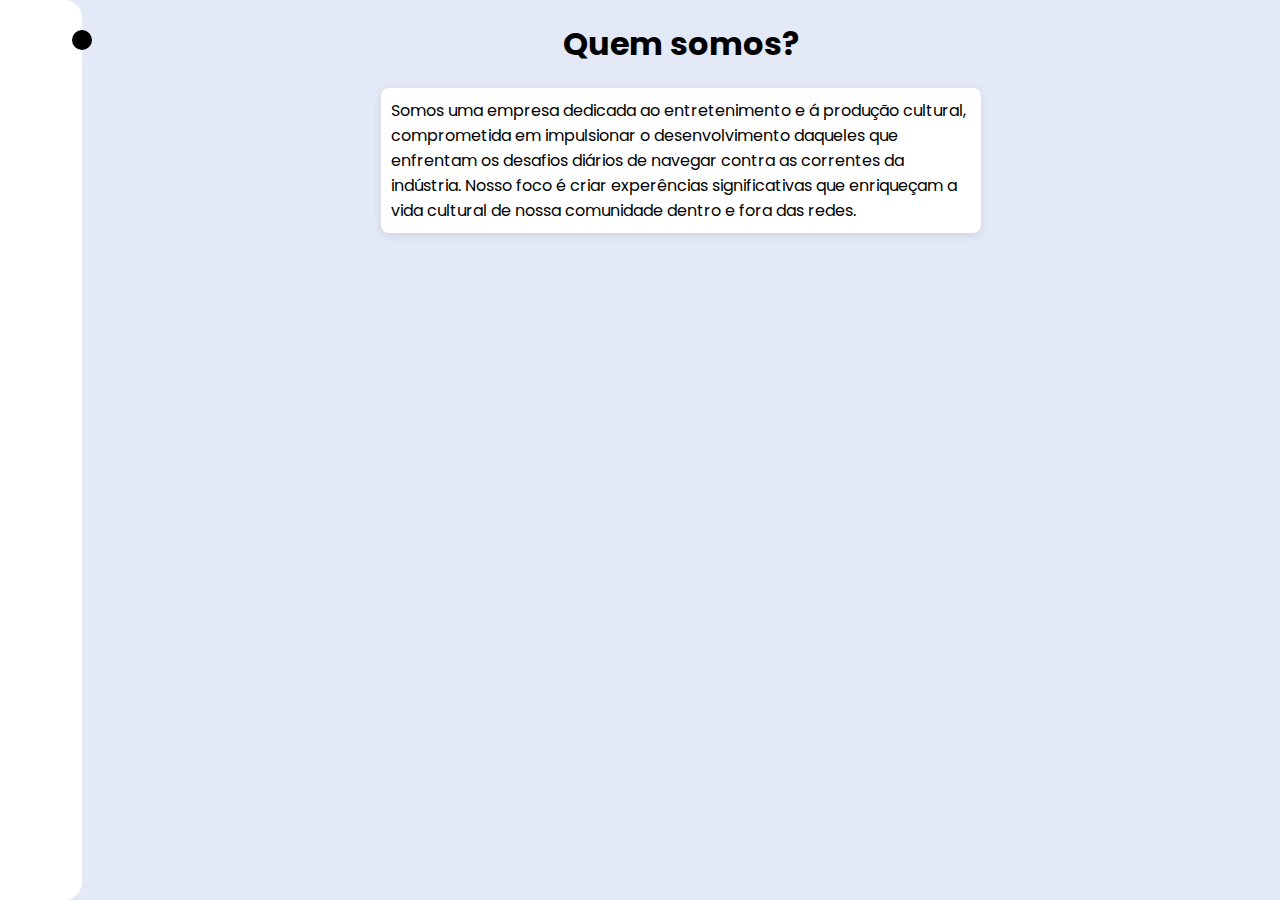
==== index.html @ 59c83bed "Projeto Natural smoke" ====
<!DOCTYPE html>
<html lang="pt-br">
<head>
    <meta charset="UTF-8">
    <meta name="viewport" content="width=device-width, initial-scale=1.0">
    <link rel="stylesheet" href="https://cdnjs.cloudflare.com/ajax/libs/font-awesome/6.6.0/css/all.min.css" integrity="sha512-Kc323vGBEqzTmouAECnVceyQqyqdsSiqLQISBL29aUW4U/M7pSPA/gEUZQqv1cwx4OnYxTxve5UMg5GT6L4JJg==" crossorigin="anonymous" referrerpolicy="no-referrer" />
    <link rel="stylesheet" href="css/style.css">
    <title>Natural Smoke</title>
</head>
<body>
    <nav id="sidebar">
        <div id="sidebar_content">
            <ul id="side_items">
                <li class="side-item">
                    <a href="#">
                        <i class="fa-solid fa-circle-info"></i>
                        <span class="item-description">
                            Informações
                        </span>
                    </a>
                </li>
                <li class="side-item">
                    <a href="#">
                        <i class="fa-solid fa-mobile-screen-button"></i>
                        <span class="item-description">
                            Contato
                        </span>
                    </a>
                </li>
                <li class="side-item">
                    <a href="#">
                        <i class="fa-regular fa-calendar-days"></i>
                        <span class="item-description">
                            Eventos
                        </span>
                    </a>
                </li>
                <li class="side-item">
                    <a href="#">
                        <i class="fa-solid fa-cart-shopping"></i>
                        <span class="item-description">
                            Produtos
                        </span>
                    </a>
                </li>
            </ul>
            <button id="open_btn">
                <i id="open_btn_icon" class="fa-solid fa-chevron-right"></i>
            </button>
        </div>


    </nav>

    <main>
        <div id="box">
            <h1>Quem somos?</h1>
            <article>Somos uma empresa dedicada ao entretenimento e á produção cultural, comprometida em impulsionar o desenvolvimento daqueles que enfrentam os desafios diários de navegar contra as correntes da indústria. Nosso foco é criar experências significativas que enriqueçam a vida cultural de nossa comunidade dentro e fora das redes.</article>
        </div>
    </main>
    <script src="javascript/script.js"></script>
</body>
</html>
---- css/style.css ----
@import url('https://fonts.googleapis.com/css2?family=Bebas+Neue&family=Poppins:ital,wght@0,100;0,200;0,300;0,400;0,500;0,600;0,700;0,800;0,900;1,100;1,200;1,300;1,400;1,500;1,600;1,700;1,800;1,900&display=swap');

* {
    margin: 0;
    padding: 0;
    box-sizing: border-box;
    font-family: 'Poppins', sans-serif;
}

body {
    display: flex;
    min-height: 100vh;
    background-color: #e3e9f7;
}

main {
    flex: 1; /* Permite que o main ocupe todo o espaço disponível */
    display: flex;
    justify-content: center; /* Centraliza horizontalmente */
}

#box {
    display: flex;
    flex-direction: column; /* Para empilhar o h1 e o article */
    align-items: center; /* Centraliza horizontalmente os itens dentro do box */
}

h1 {
    margin-top: 20px;
    margin-bottom: 20px; /* Espaço entre o h1 e o article */
}

article {
    max-width: 600px; /* Limita a largura do artigo para melhor legibilidade */
    padding: 10px; /* Adiciona algum espaço interno ao artigo */
    background-color: #ffffff; /* Cor de fundo para destaque */
    border-radius: 8px; /* Arredondar as bordas do artigo */
    box-shadow: 0 2px 10px rgba(0, 0, 0, 0.1); /* Sombra para efeito de profundidade */
}

#sidebar {
    display: flex;
    flex-direction: column;
    justify-content: space-between;
    background-color: #ffffff;
    height: 100vh;
    border-radius: 0px 18px 18px 0px;
    position: relative;
    transition: all .5s;
    min-width: 82px;
}

#sidebar_content {
    padding: 12px;
}

#side_items {
    display: flex;
    flex-direction: column;
    gap: 8px;
    list-style: none;
}

.side-item {
    border-radius: 8px;
    padding: 14px;
    cursor: pointer;
}

.side-item.active {
    background-color: #4f46e5;
}

.side-item:hover:not(.active) {
    background-color: #e3e9f7;
}

.side-item a {
    text-decoration: none;
    display: flex;
    align-items: center;
    justify-content: center;
    color: #0a0a0a;
}

.side-item.active a {
    color: #e3e9f7;
}

.side-item a i {
    display: flex;
    align-items: center;
    justify-content: center;
    width: 20px;
    height: 20px;
}

#open_btn {
    position: absolute;
    top: 30px;
    right: -10px;
    background-color: black;
    color: #e3e9f7;
    border-radius: 100%;
    width: 20px;
    height: 20px;
    border: none;
    cursor: pointer;
}

#open_btn_icon {
    transition: transform .3s ease;
}

.open-sidebar #open_btn_icon {
    transform: rotate(180deg);
}

.item-description {
    width: 0px;
    overflow: hidden;
    white-space: nowrap;
    text-overflow: ellipsis;
    font-size: 14px;
    transition: width .6s;
    height: 0px;
}

#sidebar.open-sidebar {
    min-width: 15%;
}

#sidebar.open-sidebar .item-description {
    min-width: 150px;
    height: auto;
}

#sidebar.open-sidebar .side-item a {
    justify-content: flex-start;
    gap: 14px;
}
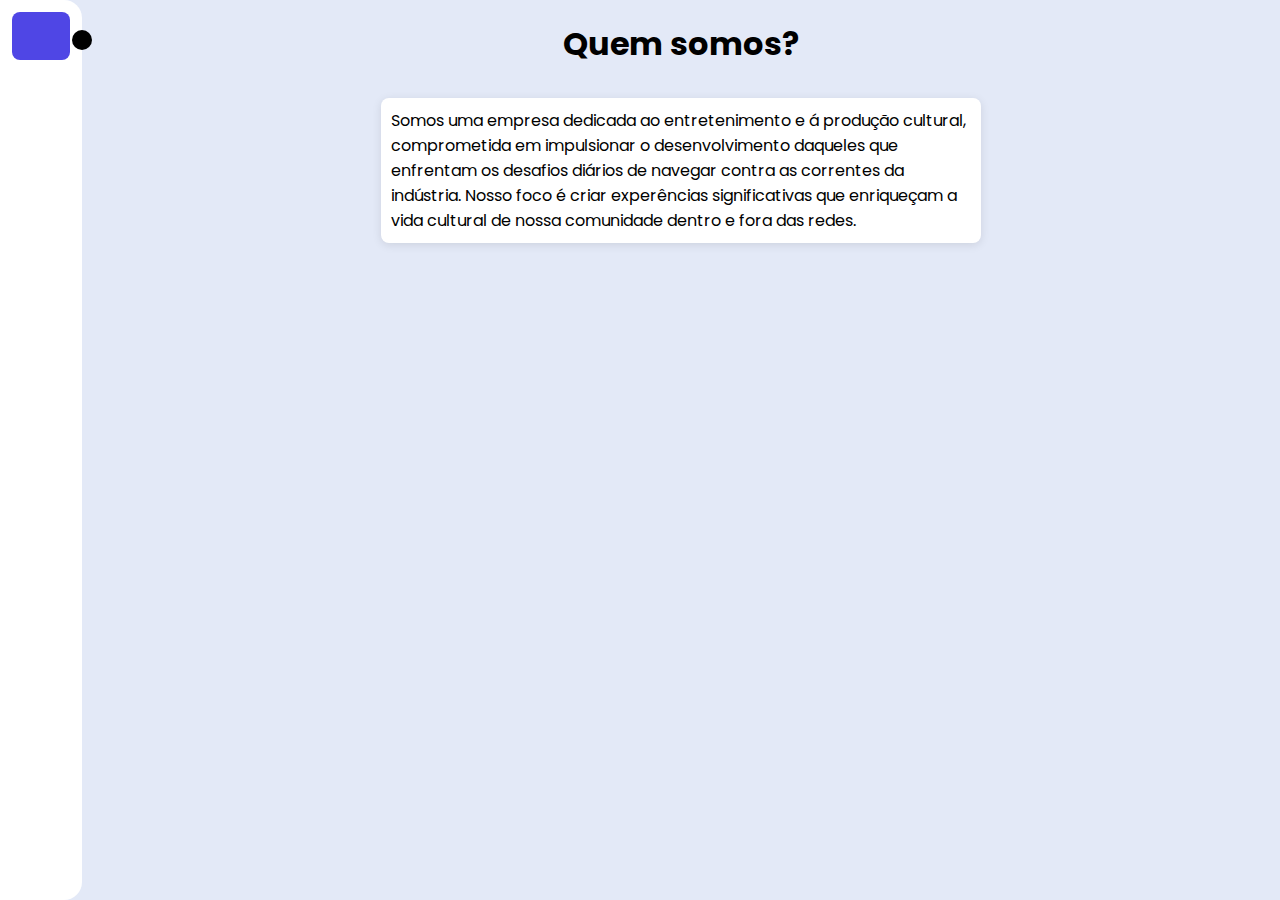
==== commit 841319b2: "corrigido active no menu inicial" ====
--- a/index.html
+++ b/index.html
@@ -4,6 +4,7 @@
     <meta charset="UTF-8">
     <meta name="viewport" content="width=device-width, initial-scale=1.0">
     <link rel="stylesheet" href="https://cdnjs.cloudflare.com/ajax/libs/font-awesome/6.6.0/css/all.min.css" integrity="sha512-Kc323vGBEqzTmouAECnVceyQqyqdsSiqLQISBL29aUW4U/M7pSPA/gEUZQqv1cwx4OnYxTxve5UMg5GT6L4JJg==" crossorigin="anonymous" referrerpolicy="no-referrer" />
+    <link rel="shortcut icon" href="img/favicon.ico" type="image/x-icon">
     <link rel="stylesheet" href="css/style.css">
     <title>Natural Smoke</title>
 </head>
@@ -11,8 +12,16 @@
     <nav id="sidebar">
         <div id="sidebar_content">
             <ul id="side_items">
+                <li class="side-item active">
+                    <a href="index.html">
+                        <i class="fa-solid fa-house"></i>
+                        <span class="item-description">
+                            Início
+                        </span>
+                    </a>
+                </li>
                 <li class="side-item">
-                    <a href="#">
+                    <a href="sub/information.html">
                         <i class="fa-solid fa-circle-info"></i>
                         <span class="item-description">
                             Informações
@@ -20,7 +29,7 @@
                     </a>
                 </li>
                 <li class="side-item">
-                    <a href="#">
+                    <a href="sub/contact.html">
                         <i class="fa-solid fa-mobile-screen-button"></i>
                         <span class="item-description">
                             Contato
@@ -28,7 +37,7 @@
                     </a>
                 </li>
                 <li class="side-item">
-                    <a href="#">
+                    <a href="sub/events.html">
                         <i class="fa-regular fa-calendar-days"></i>
                         <span class="item-description">
                             Eventos
@@ -36,7 +45,7 @@
                     </a>
                 </li>
                 <li class="side-item">
-                    <a href="#">
+                    <a href="sub/products.html">
                         <i class="fa-solid fa-cart-shopping"></i>
                         <span class="item-description">
                             Produtos
@@ -49,7 +58,6 @@
             </button>
         </div>
 
-
     </nav>
 
     <main>
@@ -58,6 +66,7 @@
             <article>Somos uma empresa dedicada ao entretenimento e á produção cultural, comprometida em impulsionar o desenvolvimento daqueles que enfrentam os desafios diários de navegar contra as correntes da indústria. Nosso foco é criar experências significativas que enriqueçam a vida cultural de nossa comunidade dentro e fora das redes.</article>
         </div>
     </main>
+
     <script src="javascript/script.js"></script>
 </body>
 </html>--- a/css/style.css
+++ b/css/style.css
@@ -25,14 +25,15 @@
     align-items: center; /* Centraliza horizontalmente os itens dentro do box */
 }
 
-h1 {
-    margin-top: 20px;
+main h1 {
+    margin: 20px;
     margin-bottom: 20px; /* Espaço entre o h1 e o article */
 }
 
-article {
+main article {
     max-width: 600px; /* Limita a largura do artigo para melhor legibilidade */
     padding: 10px; /* Adiciona algum espaço interno ao artigo */
+    margin: 10px;
     background-color: #ffffff; /* Cor de fundo para destaque */
     border-radius: 8px; /* Arredondar as bordas do artigo */
     box-shadow: 0 2px 10px rgba(0, 0, 0, 0.1); /* Sombra para efeito de profundidade */
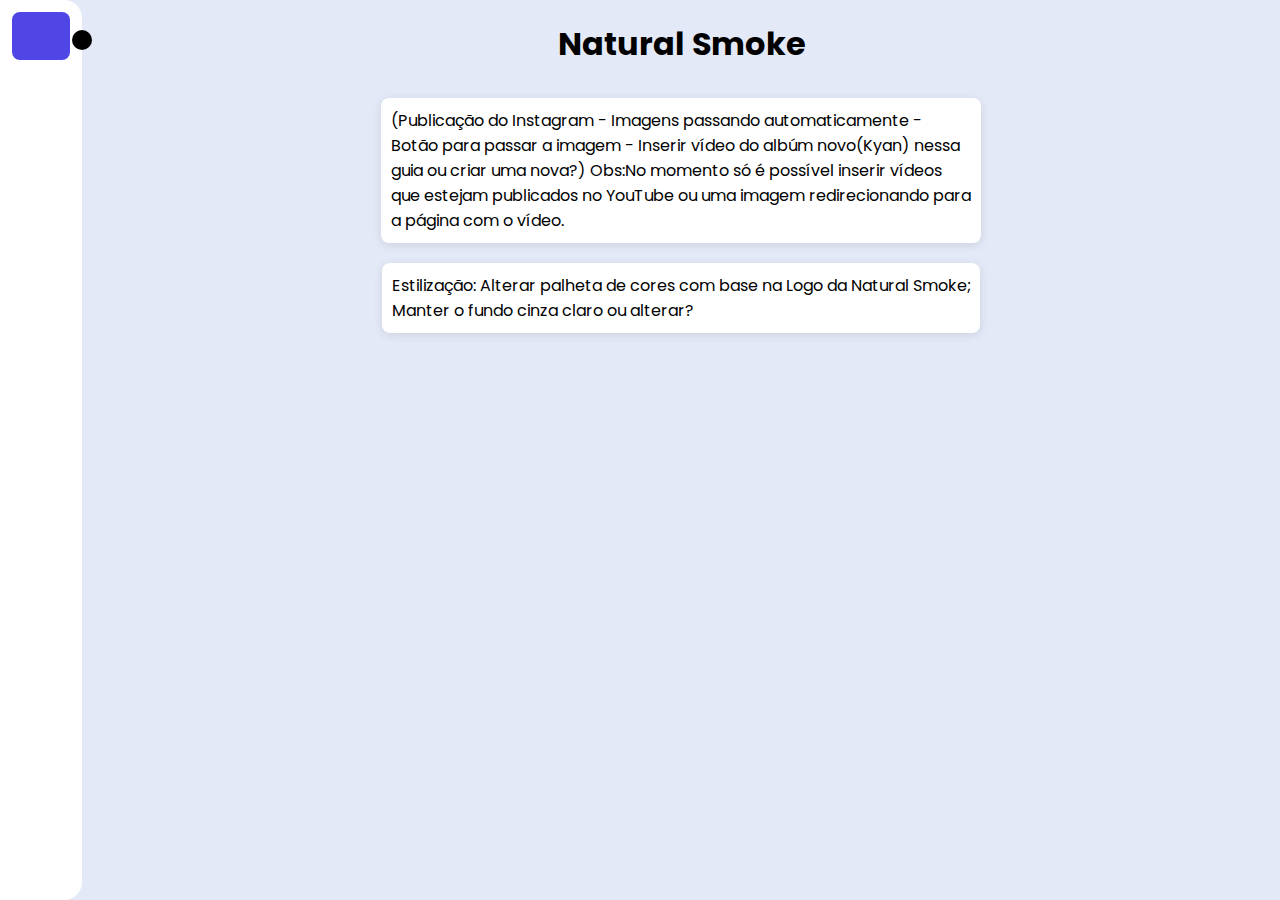
==== commit 3cff7ffa: "Ideias adicionadas" ====
--- a/index.html
+++ b/index.html
@@ -62,8 +62,15 @@
 
     <main>
         <div id="box">
-            <h1>Quem somos?</h1>
-            <article>Somos uma empresa dedicada ao entretenimento e á produção cultural, comprometida em impulsionar o desenvolvimento daqueles que enfrentam os desafios diários de navegar contra as correntes da indústria. Nosso foco é criar experências significativas que enriqueçam a vida cultural de nossa comunidade dentro e fora das redes.</article>
+            <h1>Natural Smoke</h1>
+            <article>
+                (Publicação do Instagram - Imagens passando automaticamente - Botão para passar a imagem - Inserir vídeo do albúm novo(Kyan) nessa guia ou criar uma nova?) Obs:No momento só é possível inserir vídeos que estejam publicados no YouTube ou uma imagem redirecionando para a página com o vídeo.
+            </article>
+            <article>
+                Estilização: Alterar palheta de cores com base na Logo da Natural Smoke;
+                <br>
+                Manter o fundo cinza claro ou alterar?
+            </article>
         </div>
     </main>
 
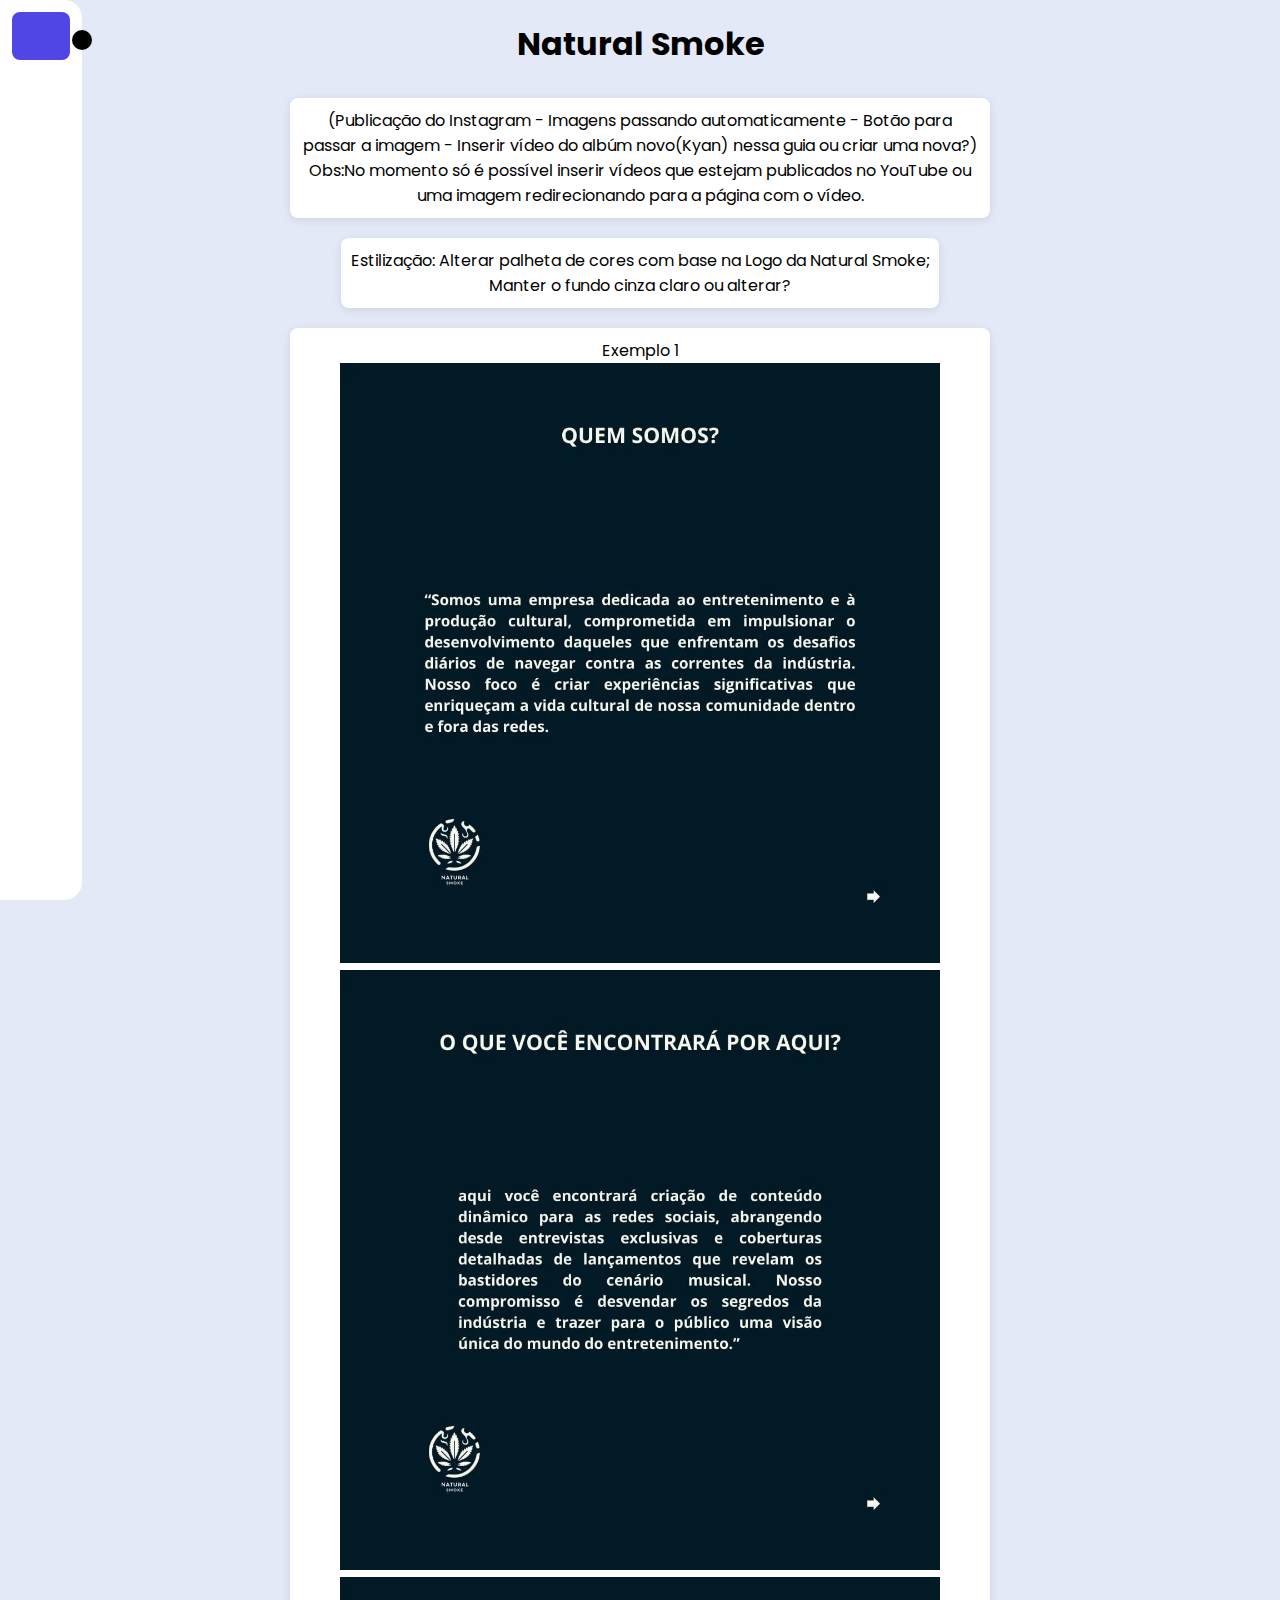
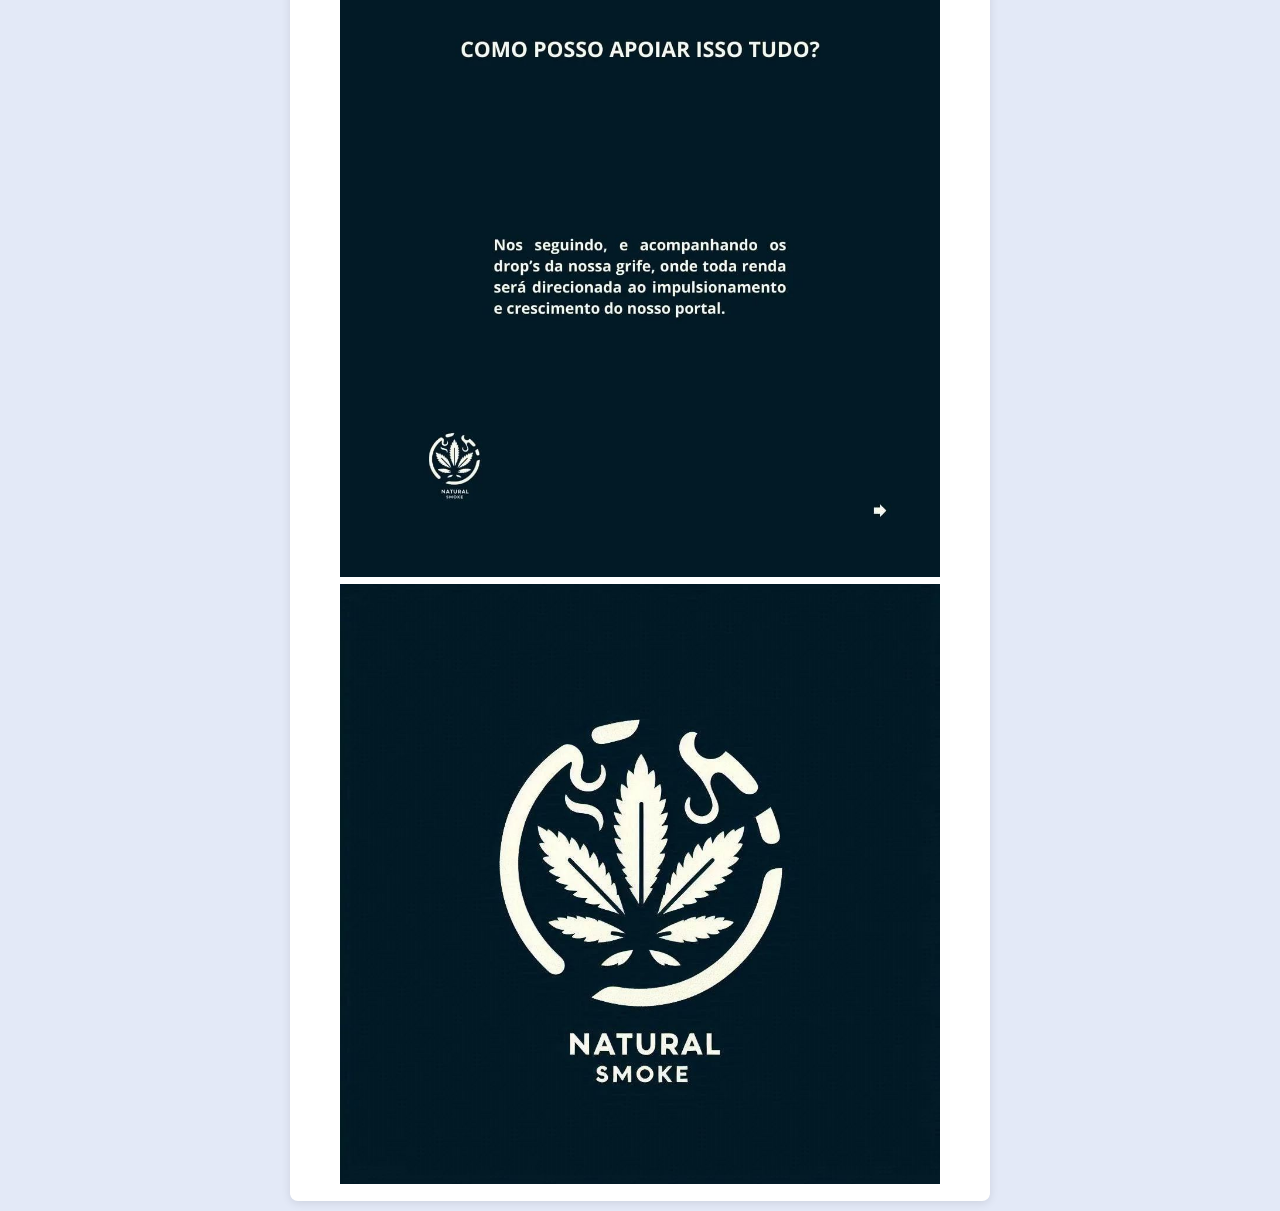
==== commit 33d7f014: "adicionado imagens e exemplos" ====
--- a/index.html
+++ b/index.html
@@ -71,6 +71,13 @@
                 <br>
                 Manter o fundo cinza claro ou alterar?
             </article>
+            <article id="pub">
+                <p style="text-align: center;">Exemplo 1</p>
+                <img src="img/1.jpg" alt="Quem Somos?">
+                <img src="img/2.jpg" alt="O que você encontrará por aqui?">
+                <img src="img/3.jpg" alt="Como posso apoiar tudo isso?">
+                <img src="img/4.jpg" alt="Natural Smoke">
+            </article>
         </div>
     </main>
 
--- a/css/style.css
+++ b/css/style.css
@@ -31,12 +31,18 @@
 }
 
 main article {
-    max-width: 600px; /* Limita a largura do artigo para melhor legibilidade */
+    max-width: 700px; /* Limita a largura do artigo para melhor legibilidade */
     padding: 10px; /* Adiciona algum espaço interno ao artigo */
     margin: 10px;
     background-color: #ffffff; /* Cor de fundo para destaque */
     border-radius: 8px; /* Arredondar as bordas do artigo */
     box-shadow: 0 2px 10px rgba(0, 0, 0, 0.1); /* Sombra para efeito de profundidade */
+    text-align: center;
+}
+
+#pub > img {
+    width: 100%;
+    max-width: 600px;
 }
 
 #sidebar {
@@ -46,7 +52,7 @@
     background-color: #ffffff;
     height: 100vh;
     border-radius: 0px 18px 18px 0px;
-    position: relative;
+    position: fixed;
     transition: all .5s;
     min-width: 82px;
 }
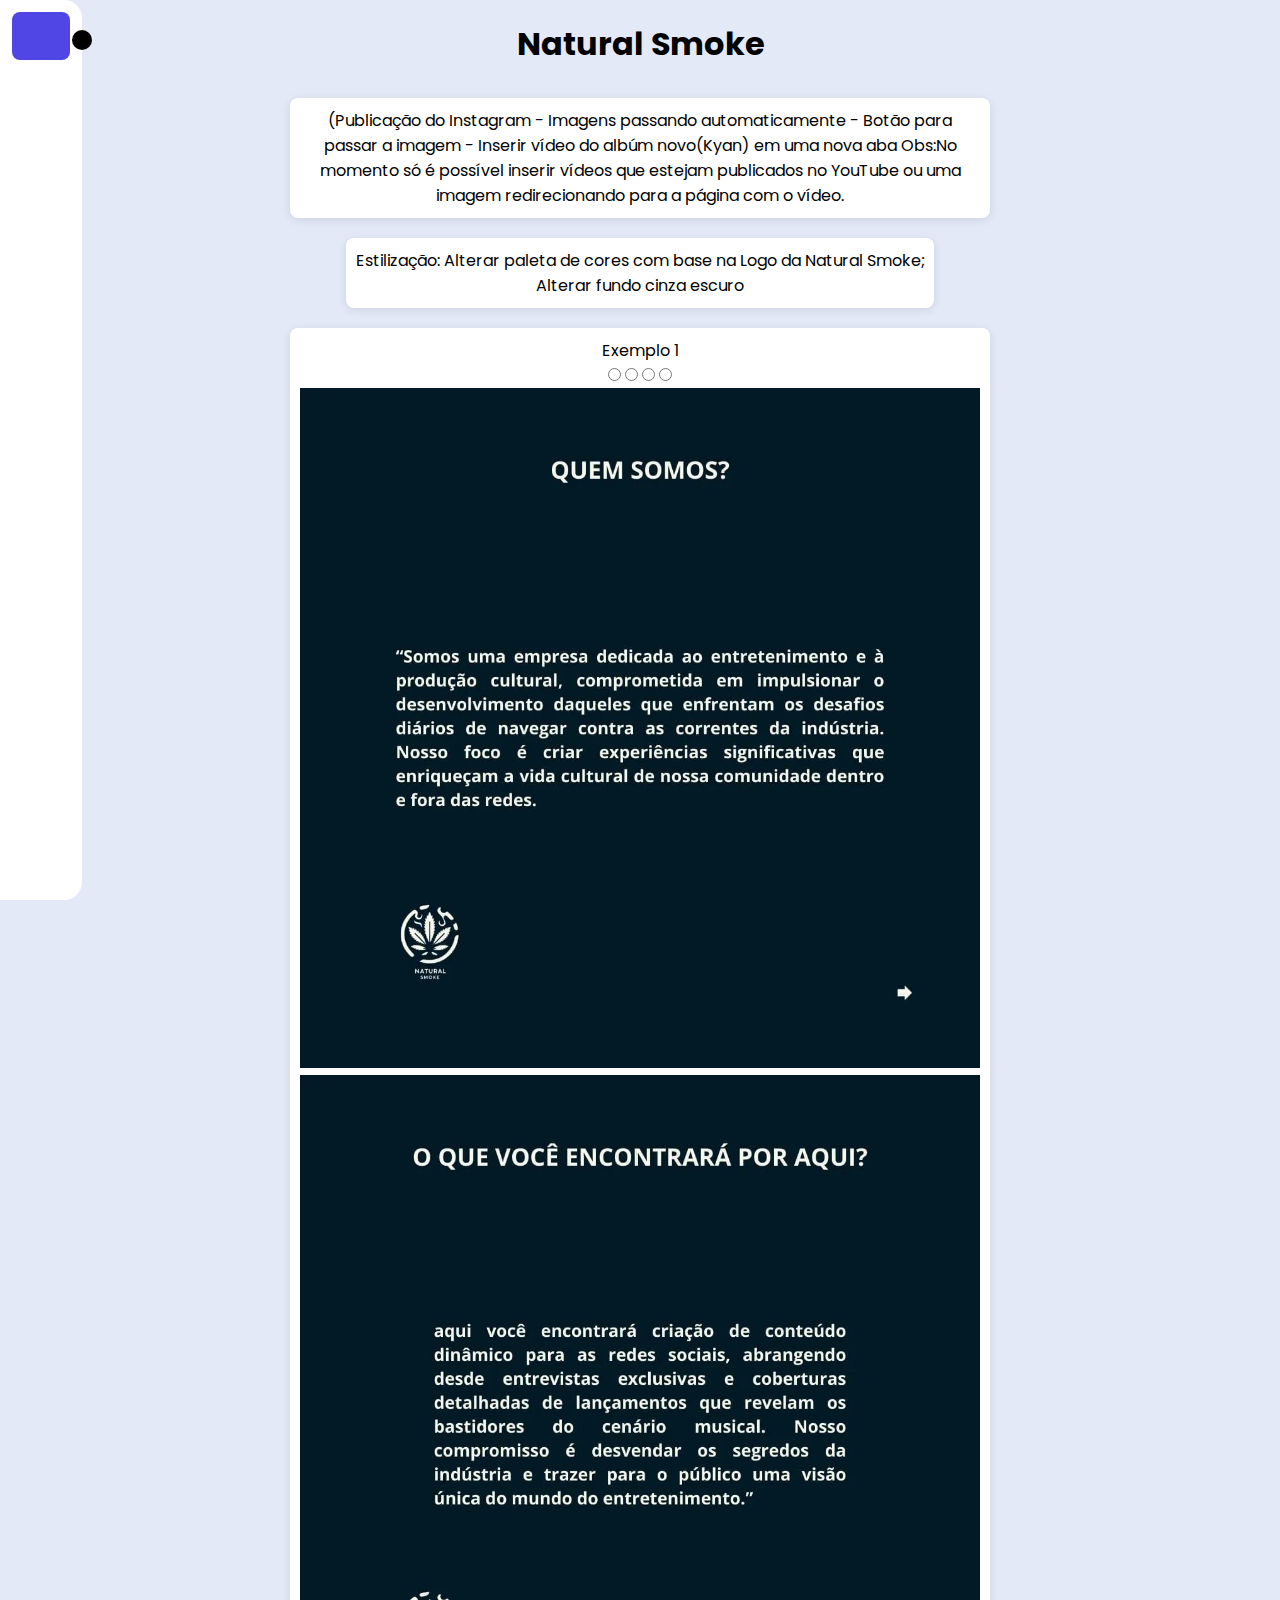
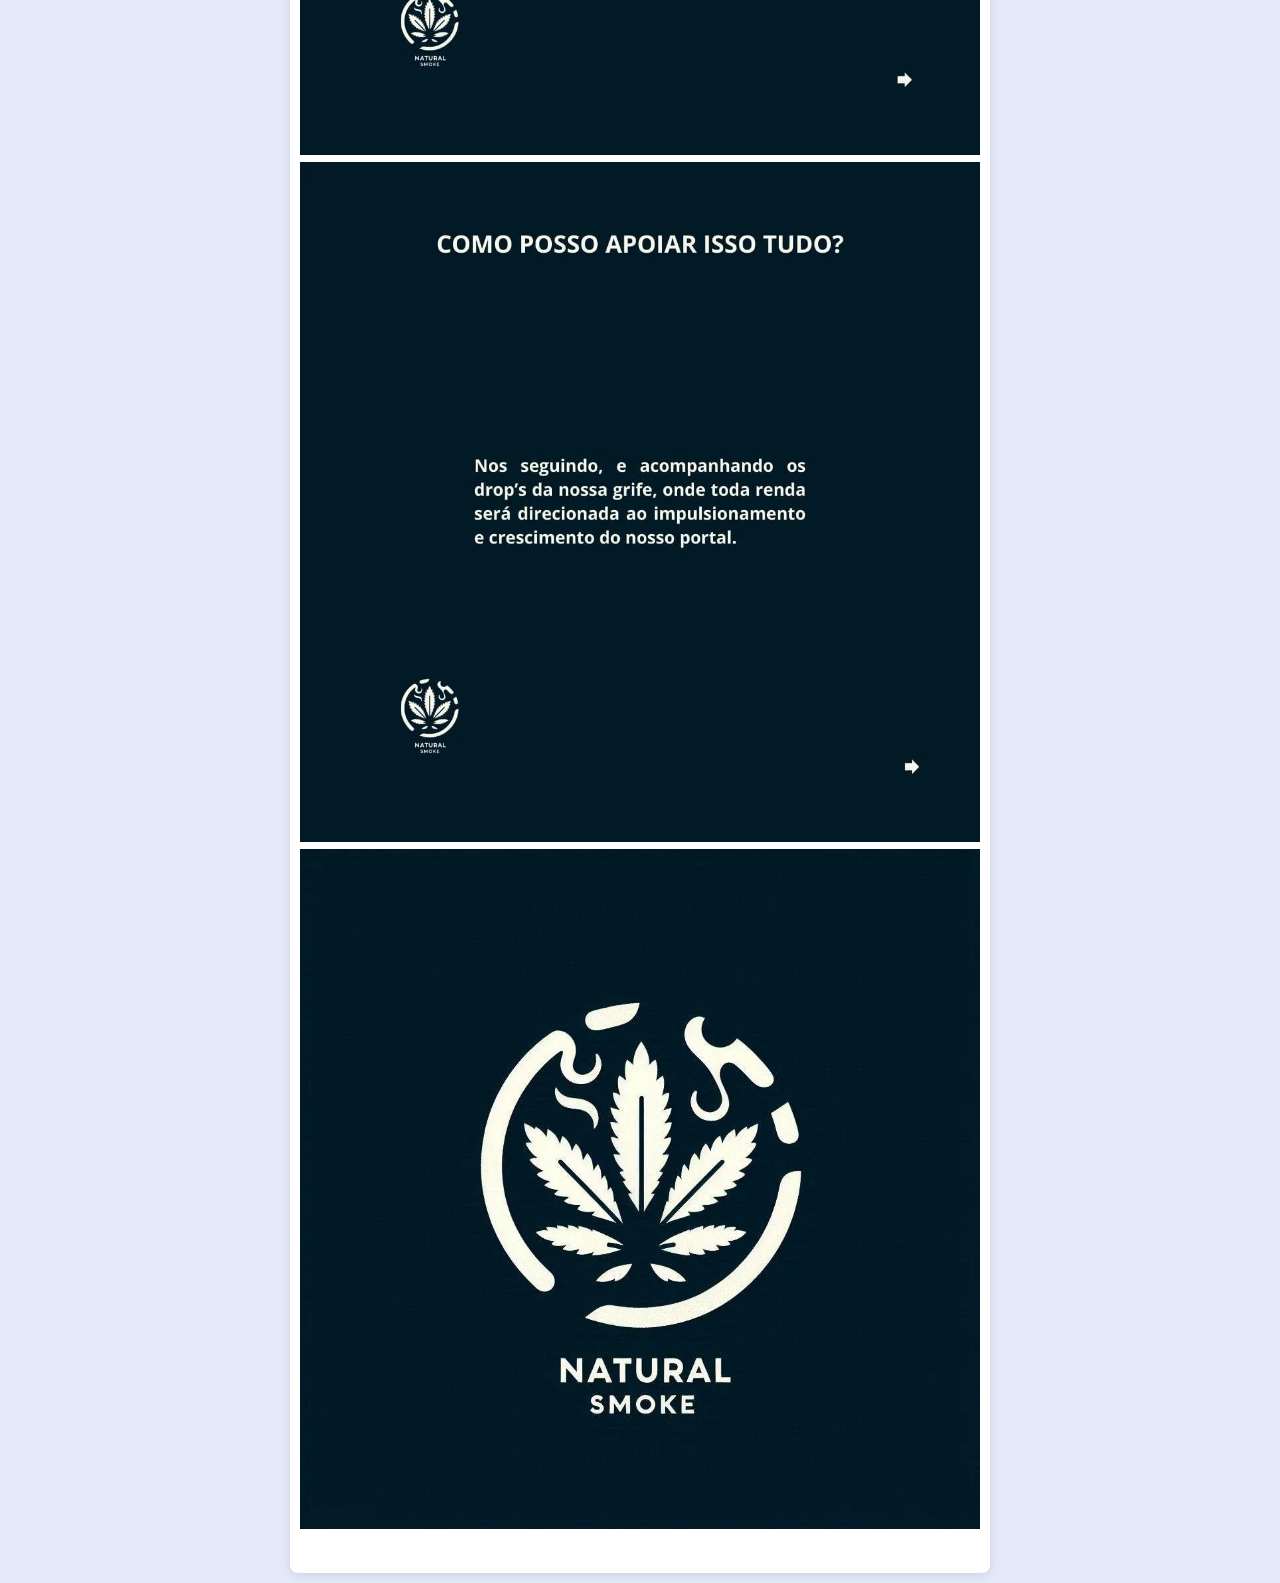
==== commit 417c7c00: "Ajustes e ideias" ====
--- a/index.html
+++ b/index.html
@@ -64,19 +64,44 @@
         <div id="box">
             <h1>Natural Smoke</h1>
             <article>
-                (Publicação do Instagram - Imagens passando automaticamente - Botão para passar a imagem - Inserir vídeo do albúm novo(Kyan) nessa guia ou criar uma nova?) Obs:No momento só é possível inserir vídeos que estejam publicados no YouTube ou uma imagem redirecionando para a página com o vídeo.
+                (Publicação do Instagram - Imagens passando automaticamente - Botão para passar a imagem - Inserir vídeo do albúm novo(Kyan) em uma nova aba Obs:No momento só é possível inserir vídeos que estejam publicados no YouTube ou uma imagem redirecionando para a página com o vídeo.
             </article>
             <article>
-                Estilização: Alterar palheta de cores com base na Logo da Natural Smoke;
+                Estilização: Alterar paleta de cores com base na Logo da Natural Smoke;
                 <br>
-                Manter o fundo cinza claro ou alterar?
+                Alterar fundo cinza escuro
             </article>
             <article id="pub">
                 <p style="text-align: center;">Exemplo 1</p>
-                <img src="img/1.jpg" alt="Quem Somos?">
-                <img src="img/2.jpg" alt="O que você encontrará por aqui?">
-                <img src="img/3.jpg" alt="Como posso apoiar tudo isso?">
-                <img src="img/4.jpg" alt="Natural Smoke">
+                <div class="content">
+
+                    <div class="slides">
+                        <input class="input" type="radio" name="slide" id="slide1">
+                        <input class="input" type="radio" name="slide" id="slide2">
+                        <input class="input" type="radio" name="slide" id="slide3">
+                        <input class="input" type="radio" name="slide" id="slide4">
+                        <div class="slide">
+                            <img src="img/1.jpg" alt="Quem Somos?">
+                        </div>
+                        <div class="slide">
+                            <img src="img/2.jpg" alt="O que você encontrará por aqui?">
+                        </div>
+                        <div class="slide">
+                            <img src="img/3.jpg" alt="Como posso apoiar tudo isso?">
+                        </div>
+                        <div class="slide">
+                            <img src="img/4.jpg" alt="Natural Smoke">
+                        </div>
+                    </div>
+
+                    <div class="navigation">
+                        <label class="bar" for="slide1"></label>
+                        <label class="bar" for="slide2"></label>
+                        <label class="bar" for="slide3"></label>
+                        <label class="bar" for="slide4"></label>
+                    </div>
+                    
+                </div>
             </article>
         </div>
     </main>
--- a/css/style.css
+++ b/css/style.css
@@ -38,11 +38,6 @@
     border-radius: 8px; /* Arredondar as bordas do artigo */
     box-shadow: 0 2px 10px rgba(0, 0, 0, 0.1); /* Sombra para efeito de profundidade */
     text-align: center;
-}
-
-#pub > img {
-    width: 100%;
-    max-width: 600px;
 }
 
 #sidebar {
@@ -145,4 +140,36 @@
 #sidebar.open-sidebar .side-item a {
     justify-content: flex-start;
     gap: 14px;
+}
+
+/* .content {
+    height: 520px;
+    width: 935px;
+    border-radius: 20px;
+    overflow: hidden;
+    top: 50%;
+    left: 50%;
+    transform: translate(-50%, -50%);
+    box-shadow: 10px 10px 5px 0px ;
+}
+*/
+
+.slide img {
+    height: 100%;
+    width: 100%;
+}
+
+.navigation {
+    bottom: 160px;
+    left: 850px;
+    display: flex;
+}
+
+.bar {
+    width: 15px;
+    height: 15px;
+    border: 2px solid white;
+    margin: 6px;
+    border-radius: 15px;
+    cursor: pointer;
 }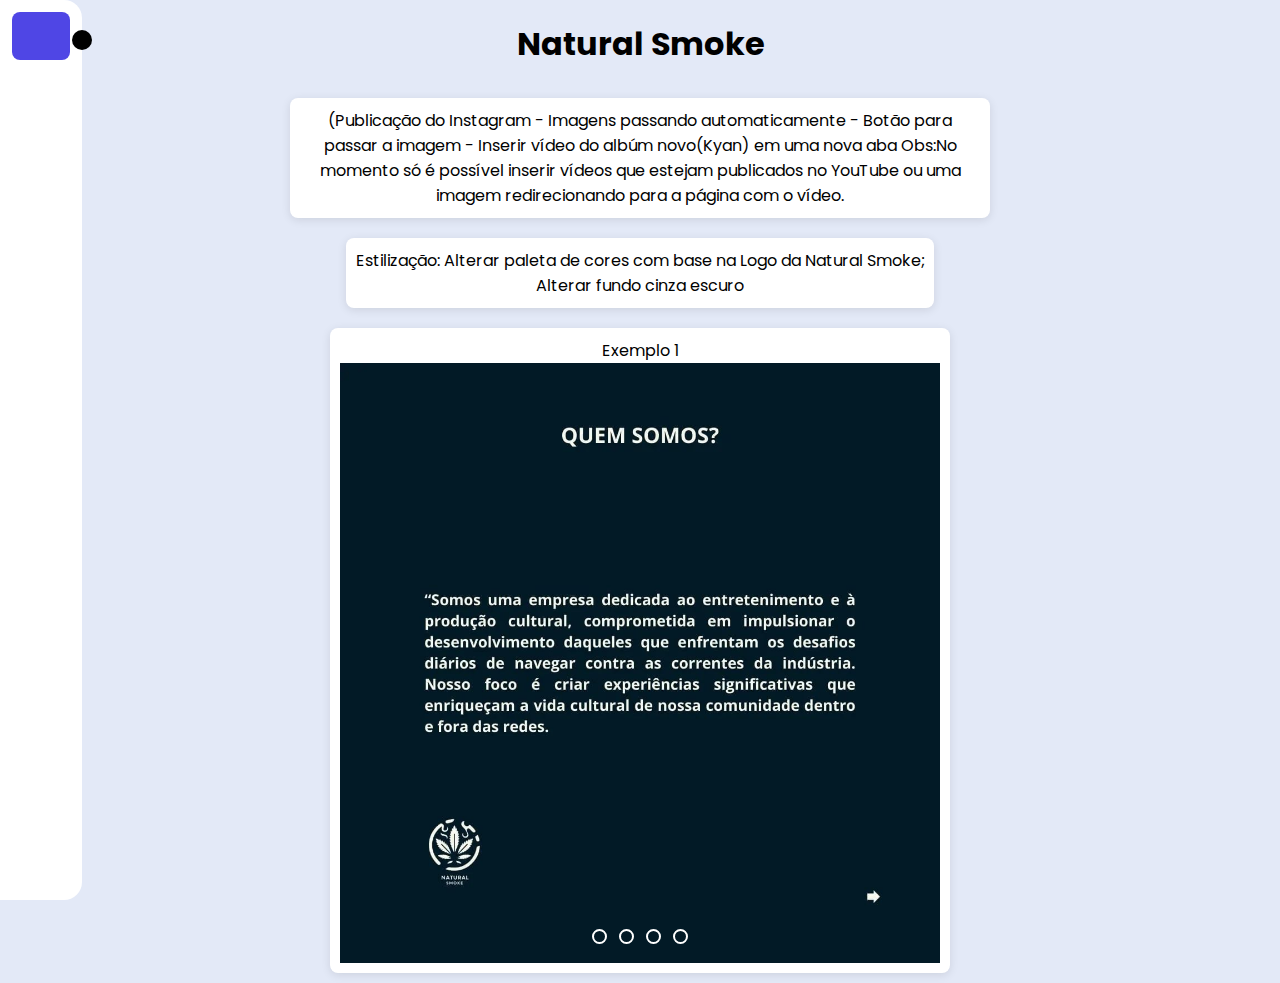
==== commit e9798a98: "Adicionado slide de imagens" ====
--- a/index.html
+++ b/index.html
@@ -76,11 +76,12 @@
                 <div class="content">
 
                     <div class="slides">
-                        <input class="input" type="radio" name="slide" id="slide1">
+                        <input class="input" type="radio" name="slide" id="slide1" checked>
                         <input class="input" type="radio" name="slide" id="slide2">
                         <input class="input" type="radio" name="slide" id="slide3">
                         <input class="input" type="radio" name="slide" id="slide4">
-                        <div class="slide">
+
+                        <div class="slide s1">
                             <img src="img/1.jpg" alt="Quem Somos?">
                         </div>
                         <div class="slide">
@@ -92,6 +93,7 @@
                         <div class="slide">
                             <img src="img/4.jpg" alt="Natural Smoke">
                         </div>
+
                     </div>
 
                     <div class="navigation">
--- a/css/style.css
+++ b/css/style.css
@@ -142,27 +142,24 @@
     gap: 14px;
 }
 
-/* .content {
-    height: 520px;
-    width: 935px;
-    border-radius: 20px;
+.content {
+    height: 600px;
+    width: 600px;
     overflow: hidden;
     top: 50%;
     left: 50%;
-    transform: translate(-50%, -50%);
-    box-shadow: 10px 10px 5px 0px ;
-}
-*/
-
-.slide img {
+}
+
+.content .slide img {
     height: 100%;
     width: 100%;
 }
 
 .navigation {
-    bottom: 160px;
-    left: 850px;
-    display: flex;
+    display: flex;
+    justify-content: center;
+    position: relative;
+    bottom: 40px;
 }
 
 .bar {
@@ -172,4 +169,39 @@
     margin: 6px;
     border-radius: 15px;
     cursor: pointer;
+    transform: .5s ease;
+}
+
+.bar:hover {
+    background-color: white;
+}
+
+input {
+    display: none;
+}
+
+.slides {
+    display: flex;
+    width: 400%;
+    height: 100%;
+}
+
+.slide {
+    transition: .6s;
+}
+
+#slide1:checked ~ .s1 {
+    margin-left: 0;
+}
+
+#slide2:checked ~ .s1 {
+    margin-left: -25%;
+}
+
+#slide3:checked ~ .s1 {
+    margin-left: -50%;
+}
+
+#slide4:checked ~ .s1 {
+    margin-left: -75%;
 }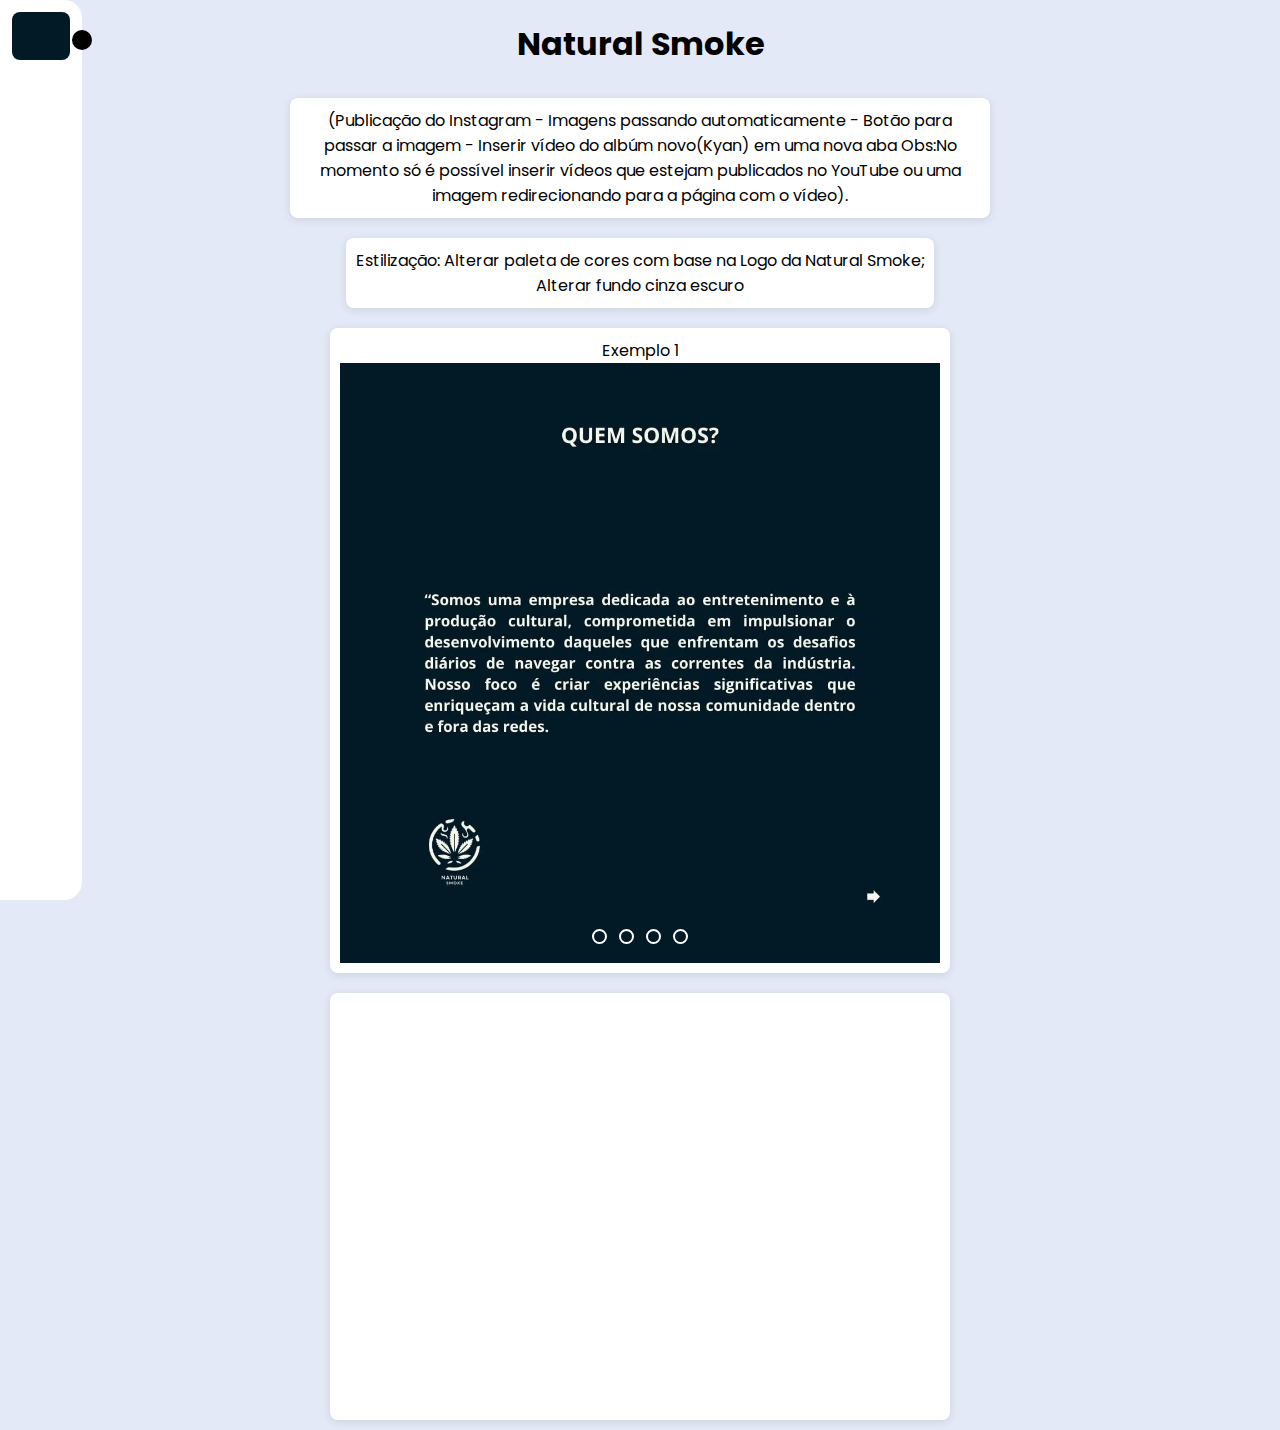
==== commit 5470f174: "add video base" ====
--- a/index.html
+++ b/index.html
@@ -64,7 +64,7 @@
         <div id="box">
             <h1>Natural Smoke</h1>
             <article>
-                (Publicação do Instagram - Imagens passando automaticamente - Botão para passar a imagem - Inserir vídeo do albúm novo(Kyan) em uma nova aba Obs:No momento só é possível inserir vídeos que estejam publicados no YouTube ou uma imagem redirecionando para a página com o vídeo.
+                (Publicação do Instagram - Imagens passando automaticamente - Botão para passar a imagem - Inserir vídeo do albúm novo(Kyan) em uma nova aba Obs:No momento só é possível inserir vídeos que estejam publicados no YouTube ou uma imagem redirecionando para a página com o vídeo).
             </article>
             <article>
                 Estilização: Alterar paleta de cores com base na Logo da Natural Smoke;
@@ -105,6 +105,9 @@
                     
                 </div>
             </article>
+            <article>
+                <iframe width="600" height="400" src="https://www.youtube.com/embed/slIRWmU3BHI?autoplay=1&si=Mh4MVJM6-xoQo16M" title="YouTube video player" frameborder="0" allow="accelerometer; autoplay; clipboard-write; encrypted-media; gyroscope; picture-in-picture; web-share" referrerpolicy="strict-origin-when-cross-origin" allowfullscreen></iframe>
+            </article>
         </div>
     </main>
 
--- a/css/style.css
+++ b/css/style.css
@@ -70,7 +70,7 @@
 }
 
 .side-item.active {
-    background-color: #4f46e5;
+    background-color: #021a26;
 }
 
 .side-item:hover:not(.active) {
